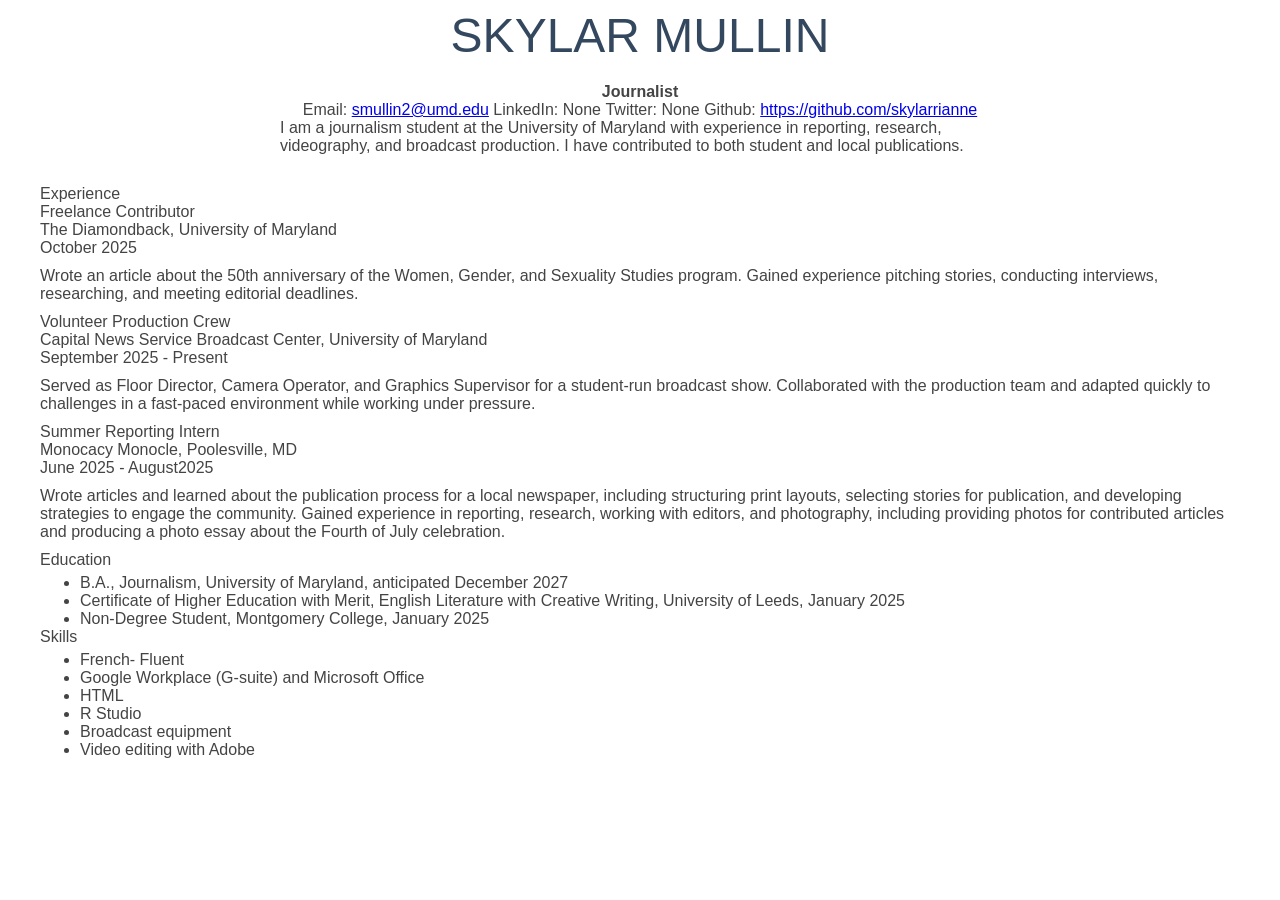
==== index.html @ ce7b744c "push" ====
<!DOCTYPE html> 
<html lang="en">
    <head>
        <title>Skylar Mullin Resume</title>
        <link rel="stylesheet" href="style1.css">
    </head>
    <body>
        <!--I made this myself!-->
        <div id="container">
            <!--Name uses ID instead of an h1 tag-->
        <div id="name">Skylar Mullin</div>
        <div id="title">Journalist</div>
        <!--photo is commented out as requested-->
        <!--<img src="headshot.jpg" width="300">!-->
<!--Contact info-->
<ul class="menu">
    <li>Email: <a href="mailto:smullin2@umd.edu">smullin2@umd.edu</a></li>
    <li>LinkedIn: None</li>
    <li>Twitter: None</li>
    <li>Github: <a href="https://github.com/skylarrianne">https://github.com/skylarrianne</a></li>
</ul>
<p class="top">
    I am a journalism student at the University of Maryland with experience in reporting, research, videography, and broadcast production. I have contributed to both student and local publications.
</p>
<div class="sectionheader">Experience</div>
<div class="jobtitle">Freelance Contributor</div>
<div class="organization">The Diamondback, University of Maryland</div>
<div class="date">October 2025</div>
<p class="description">Wrote an article about the 50th anniversary of the Women, Gender, and Sexuality Studies program. Gained experience pitching stories, conducting interviews, researching, and meeting editorial deadlines.
</p>
<div class="jobtitle">Volunteer Production Crew</div>
<div class="organization">Capital News Service Broadcast Center, University of Maryland</div>
<div class="date">September 2025 - Present</div>
<p class="description">Served as Floor Director, Camera Operator, and Graphics Supervisor for a student-run broadcast show. Collaborated with the production team and adapted quickly to challenges in a fast-paced environment while working under pressure.</p>
<div class="jobtitle">Summer Reporting Intern</div>
<div class="organization">Monocacy Monocle, Poolesville, MD</div>
<div class="date">June 2025 - August2025</div>
<p class="description">Wrote articles and learned about the publication process for a local newspaper, including structuring print layouts, selecting stories for publication, and developing strategies to engage the community. Gained experience in reporting, research, working with editors, and photography, including providing photos for contributed articles and producing a photo essay about the Fourth of July celebration.</p>
<!--Education section-->
<div class="sectionheader">Education</div>
<ul id="degrees">
    <li>
        B.A., Journalism, University of Maryland, anticipated December 2027
    </li>
    <li>
        Certificate of Higher Education with Merit, English Literature with Creative Writing, University of Leeds, January 2025
    </li>
    <li>
        Non-Degree Student, Montgomery College, January 2025
    </li>
</ul>
<div class="sectionheader">Skills</div>
<ul id="do">
    <li>
        French- Fluent
    </li>
    <li>
        Google Workplace (G-suite) and Microsoft Office
    </li>
    <li>
        HTML
    </li>
    <li>
        R Studio
    </li>
    <li>
        Broadcast equipment
    </li>
    <li>
        Video editing with Adobe
    </li>
</ul>
        </div>
</body>
</html>
---- style1.css ----
/*styles for my resume*/
/*This is for the default.*/
body, h1, h2, h3, h4, h5, p, ul, li {
    font-family: "Open Sans", Arial, sans-serif;
    font-size: 1em;
    color: #444;
    font-weight: 400;}

#container{width: 100%; max-width: 1200px; margin: 0 auto; padding-bottom: 50px;}

/*This is for my name*/
#name{font-size:3em; color:#33485e; text-transform: uppercase; text-align: center;
        border-bottom: 1px #33485e; width: 60%; min-width: 300px; margin: 0 auto;}

/*Photo commented out*/

/*title*/
#title {font-weight: 600; text-align: center; margin: 20px 0 0 0;}

/*This is for the sections titles*/
#sectionheader{font-size:1.5em; color: white; background-color: #33485e; text-transform: uppercase; font-weight: 400; margin: 20px 0 10px 0; width:70%; min-width:300px;}

/*This is for the job titles*/
#jobtitle{font-size:1.25em; font-weight:600; }

/*This is for the job organization*/
#organization{font-size: 1.25em; font-weight: 400}

/*This is for the job dates*/
#date{font-size:1em; font-weight: 400; font-style:italic;margin:2px 0 0 0;}

/*The rest of these are just for the text that are a part of the resume*/
.description{font-size: 1em; margin: 10px 0;}

/*for contact list only*/
.menu {margin: 0; padding: 0; text-align: center;}
    
.menu li{display: inline;}

/*education*/
#degrees {margin: 5px 0 0 0;}

/*skills*/
#do {margin: 5px 0 0 0;}

/*Mission Statement*/
.top {width: 60%; min-width: 300px; margin: 0 auto; margin-bottom: 30px;}
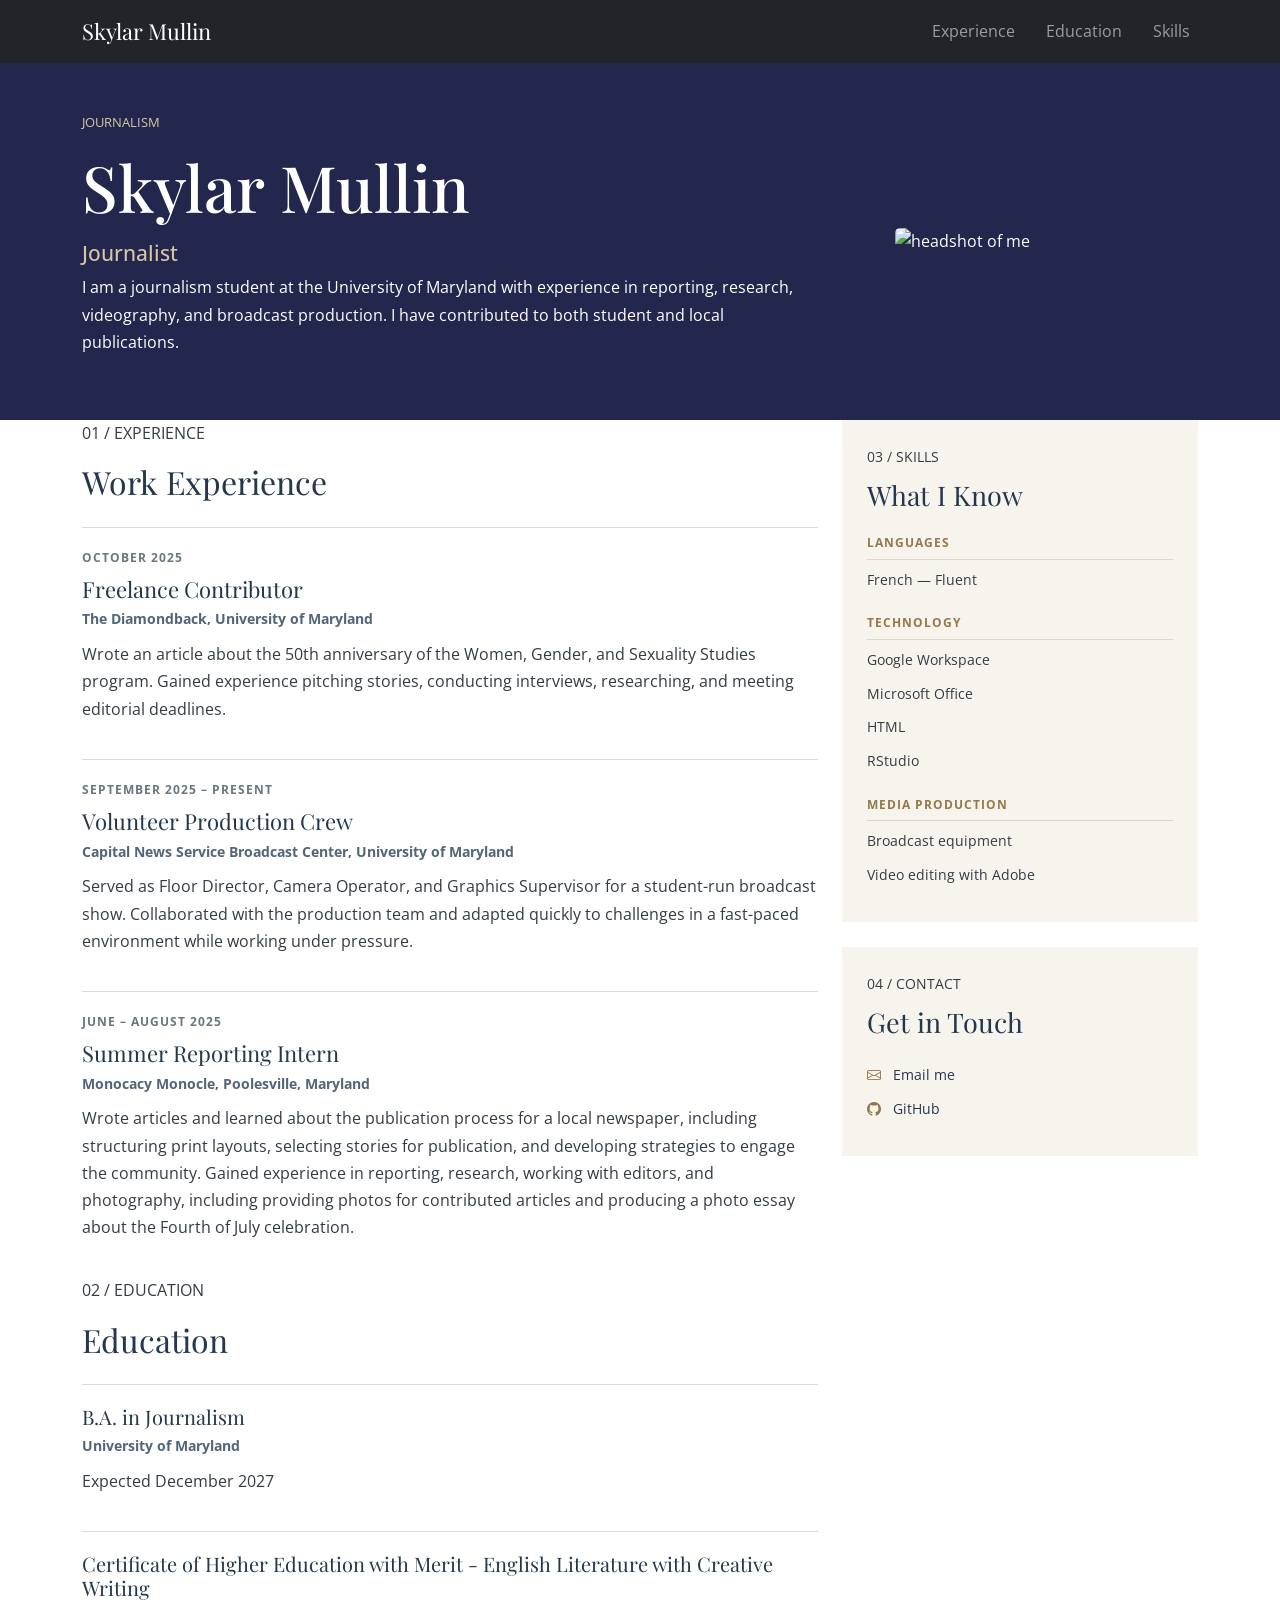
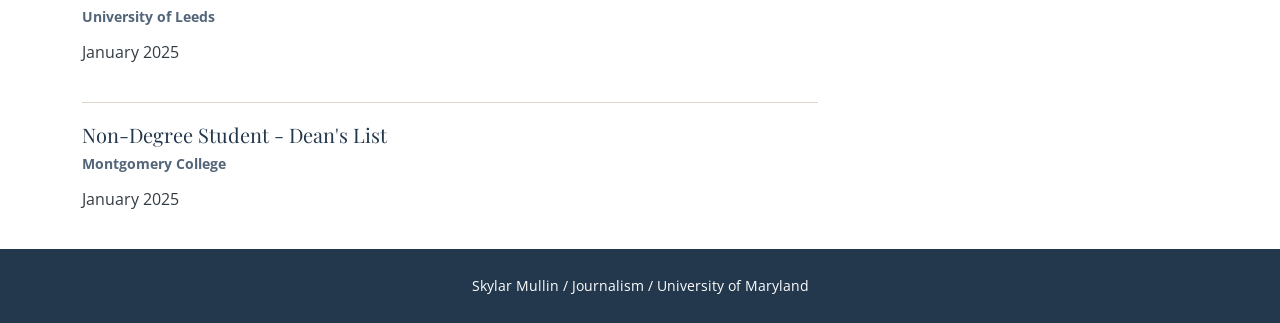
==== commit b8f3841c: "new code" ====
--- a/index.html
+++ b/index.html
@@ -1,75 +1,180 @@
 <!DOCTYPE html> 
 <html lang="en">
     <head>
+        <meta charset="utf-8">
+        <meta name="viewport" content="width=device-width, initial-scale=1">
+
         <title>Skylar Mullin Resume</title>
-        <link rel="stylesheet" href="style1.css">
+        <!--Bootstrap CSS-->
+          <link href="https://cdn.jsdelivr.net/npm/bootstrap@5.3.3/dist/css/bootstrap.min.css"
+        rel="stylesheet">
+           <!-- Bootstrap JavaScript -->
+    <script src="https://cdn.jsdelivr.net/npm/bootstrap@5.3.3/dist/js/bootstrap.bundle.min.js"></script>
+          <!-- Bootstrap Icons -->
+        <link rel="stylesheet"
+        href="https://cdn.jsdelivr.net/npm/bootstrap-icons@1.11.1/font/bootstrap-icons.css">
+        <!--Google Fonts-->
+        <link href="https://fonts.googleapis.com/css2?family=Open+Sans:wght@400;600;700&family=Playfair+Display:wght@400;500;600&display=swap"
+          rel="stylesheet">
+          <!--my css-->
+           <link rel="stylesheet" href="style1.css">
     </head>
     <body>
-        <!--I made this myself!-->
-        <div id="container">
-            <!--Name uses ID instead of an h1 tag-->
-        <div id="name">Skylar Mullin</div>
-        <div id="title">Journalist</div>
-        <!--photo is commented out as requested-->
-        <!--<img src="headshot.jpg" width="300">!-->
-<!--Contact info-->
-<ul class="menu">
-    <li>Email: <a href="mailto:smullin2@umd.edu">smullin2@umd.edu</a></li>
-    <li>LinkedIn: None</li>
-    <li>Twitter: None</li>
-    <li>Github: <a href="https://github.com/skylarrianne">https://github.com/skylarrianne</a></li>
-</ul>
-<p class="top">
-    I am a journalism student at the University of Maryland with experience in reporting, research, videography, and broadcast production. I have contributed to both student and local publications.
-</p>
-<div class="sectionheader">Experience</div>
-<div class="jobtitle">Freelance Contributor</div>
-<div class="organization">The Diamondback, University of Maryland</div>
-<div class="date">October 2025</div>
-<p class="description">Wrote an article about the 50th anniversary of the Women, Gender, and Sexuality Studies program. Gained experience pitching stories, conducting interviews, researching, and meeting editorial deadlines.
-</p>
-<div class="jobtitle">Volunteer Production Crew</div>
-<div class="organization">Capital News Service Broadcast Center, University of Maryland</div>
-<div class="date">September 2025 - Present</div>
-<p class="description">Served as Floor Director, Camera Operator, and Graphics Supervisor for a student-run broadcast show. Collaborated with the production team and adapted quickly to challenges in a fast-paced environment while working under pressure.</p>
-<div class="jobtitle">Summer Reporting Intern</div>
-<div class="organization">Monocacy Monocle, Poolesville, MD</div>
-<div class="date">June 2025 - August2025</div>
-<p class="description">Wrote articles and learned about the publication process for a local newspaper, including structuring print layouts, selecting stories for publication, and developing strategies to engage the community. Gained experience in reporting, research, working with editors, and photography, including providing photos for contributed articles and producing a photo essay about the Fourth of July celebration.</p>
-<!--Education section-->
-<div class="sectionheader">Education</div>
-<ul id="degrees">
-    <li>
-        B.A., Journalism, University of Maryland, anticipated December 2027
-    </li>
-    <li>
-        Certificate of Higher Education with Merit, English Literature with Creative Writing, University of Leeds, January 2025
-    </li>
-    <li>
-        Non-Degree Student, Montgomery College, January 2025
-    </li>
-</ul>
-<div class="sectionheader">Skills</div>
-<ul id="do">
-    <li>
-        French- Fluent
-    </li>
-    <li>
-        Google Workplace (G-suite) and Microsoft Office
-    </li>
-    <li>
-        HTML
-    </li>
-    <li>
-        R Studio
-    </li>
-    <li>
-        Broadcast equipment
-    </li>
-    <li>
-        Video editing with Adobe
-    </li>
-</ul>
+        <!--Navigation bar-->
+        <nav class="navbar navbar-expand-lg bg-dark" data-bs-theme="dark">
+            <div class="container">
+                <a class="navbar-brand" href="#home">Skylar Mullin</a>
+                <div class="navbar-nav ms-auto">
+                    <a class="nav-link" href="#experience">Experience</a>
+                    <a class="nav-link" href="#education">Education</a>
+                    <a class="nav-link" href="#skills">Skills</a>
+                </div>
+            </div>
+            </nav>
+        <!--Page topper-->
+        <div class="topper" id="home">
+            <div class="container py-5">
+                <div class="row align-items-center">
+                    <div class="col-lg-8">
+                        <p class="label">JOURNALISM</p>
+                        <h1>Skylar Mullin</h1>
+                        <h2>Journalist</h2>
+                        <p class="top">
+                            I am a journalism student at the University of Maryland with experience in reporting, research, videography, and broadcast production. I have contributed to both student and local publications.
+                        </p>
+                    </div>
+                    <div class="col-lg-4">
+                        <img src="headshot.jpeg" alt="headshot of me" class="headshot">
+                    </div>
+                </div>
+            </div>
         </div>
+        <!--the actual resume-->
+        <div class="container resume-content">
+            <div class="row">
+                <div class="col-lg-8">
+                    <section id="experience">
+                      <p class="sectionheader">01 / EXPERIENCE</p>
+                    <h2 class="sectiontitle">Work Experience</h2>
+
+                    <div class="jobs">
+                        <p class="date">OCTOBER 2025</p>
+                        <h3>Freelance Contributor</h3>
+                        <p class="organization">
+                            The Diamondback, University of Maryland
+                        </p>
+                        <p>
+                            Wrote an article about the 50th anniversary of
+                            the Women, Gender, and Sexuality Studies program.
+                            Gained experience pitching stories, conducting
+                            interviews, researching, and meeting editorial
+                            deadlines.
+                        </p>
+                    </div>
+
+                    <div class="jobs">
+                        <p class="date">SEPTEMBER 2025 – PRESENT</p>
+                        <h3>Volunteer Production Crew</h3>
+                        <p class="organization">
+                            Capital News Service Broadcast Center,
+                            University of Maryland
+                        </p>
+                        <p>
+                            Served as Floor Director, Camera Operator, and
+                            Graphics Supervisor for a student-run broadcast
+                            show. Collaborated with the production team and
+                            adapted quickly to challenges in a fast-paced
+                            environment while working under pressure.
+                        </p>
+                    </div>
+
+                    <div class="jobs">
+                        <p class="date">JUNE – AUGUST 2025</p>
+                        <h3>Summer Reporting Intern</h3>
+                        <p class="organization">
+                            Monocacy Monocle, Poolesville, Maryland
+                        </p>
+                        <p>
+                            Wrote articles and learned about the publication
+                            process for a local newspaper, including
+                            structuring print layouts, selecting stories
+                            for publication, and developing strategies to
+                            engage the community. Gained experience in
+                            reporting, research, working with editors, and
+                            photography, including providing photos for
+                            contributed articles and producing a photo
+                            essay about the Fourth of July celebration.
+                        </p>
+                    </div>  
+                </section>
+                <section id="education">
+                    <p class="sectionheader">02 / EDUCATION</p>
+                    <h2 class="sectiontitle">Education</h2>
+                    <div class="degree">
+                        <h3>B.A. in Journalism</h3>
+                        <p class="schools">University of Maryland</p>
+                        <p>Expected December 2027</p>
+                    </div>
+
+                    <div class="degree">
+                        <h3>Certificate of Higher Education with Merit - English Literature with Creative Writing</h3>
+                        <p class="schools">
+                            University of Leeds
+                        </p>
+                        <p>January 2025</p>
+                    </div>
+
+                    <div class="degree">
+                        <h3>Non-Degree Student - Dean's List</h3>
+                        <p class="schools">Montgomery College</p>
+                        <p>January 2025</p>
+                    </div>
+                </section>
+
+                </div>
+                <div class="col-lg-4">
+                  <section class="side-section" id="skills">
+                    <p class="sectionheader">03 / SKILLS</p>
+                    <h2 class="sectiontitle">What I Know</h2>
+
+                    <h3 class="skill-heading">LANGUAGES</h3>
+                    <p>French — Fluent</p>
+
+                    <h3 class="skill-heading">TECHNOLOGY</h3>
+                    <p>Google Workspace</p>
+                    <p>Microsoft Office</p>
+                    <p>HTML</p>
+                    <p>RStudio</p>
+
+                    <h3 class="skill-heading">MEDIA PRODUCTION</h3>
+                    <p>Broadcast equipment</p>
+                    <p>Video editing with Adobe</p>
+                </section>
+                <section class="side-section" id="contact">
+                    <p class="sectionheader">04 / CONTACT</p>
+                    <h2 class="sectiontitle">Get in Touch</h2>
+
+                    <p>
+                        <i class="bi bi-envelope"></i>
+                        <a href="mailto:smullin2@umd.edu">
+                            Email me
+                        </a>
+                    </p>
+
+                    <p>
+                        <i class="bi bi-github"></i>
+                        <a href="https://github.com/skylarrianne">
+                            GitHub
+                        </a>
+                    </p>
+                </section>
+                </div>
+            </div>
+        </div>
+        <footer class="resume-footer">
+            <div id="container">
+                <p>Skylar Mullin / Journalism / University of Maryland</p>
+            </div>
+        </footer>
 </body>
 </html>
--- a/style1.css
+++ b/style1.css
@@ -1,47 +1,206 @@
 /*styles for my resume*/
-/*This is for the default.*/
-body, h1, h2, h3, h4, h5, p, ul, li {
+
+body {
     font-family: "Open Sans", Arial, sans-serif;
-    font-size: 1em;
-    color: #444;
-    font-weight: 400;}
-
-#container{width: 100%; max-width: 1200px; margin: 0 auto; padding-bottom: 50px;}
-
-/*This is for my name*/
-#name{font-size:3em; color:#33485e; text-transform: uppercase; text-align: center;
-        border-bottom: 1px #33485e; width: 60%; min-width: 300px; margin: 0 auto;}
-
-/*Photo commented out*/
-
-/*title*/
-#title {font-weight: 600; text-align: center; margin: 20px 0 0 0;}
-
-/*This is for the sections titles*/
-#sectionheader{font-size:1.5em; color: white; background-color: #33485e; text-transform: uppercase; font-weight: 400; margin: 20px 0 10px 0; width:70%; min-width:300px;}
-
-/*This is for the job titles*/
-#jobtitle{font-size:1.25em; font-weight:600; }
-
-/*This is for the job organization*/
-#organization{font-size: 1.25em; font-weight: 400}
-
-/*This is for the job dates*/
-#date{font-size:1em; font-weight: 400; font-style:italic;margin:2px 0 0 0;}
-
-/*The rest of these are just for the text that are a part of the resume*/
-.description{font-size: 1em; margin: 10px 0;}
-
-/*for contact list only*/
-.menu {margin: 0; padding: 0; text-align: center;}
-    
-.menu li{display: inline;}
-
-/*education*/
-#degrees {margin: 5px 0 0 0;}
-
-/*skills*/
-#do {margin: 5px 0 0 0;}
-
-/*Mission Statement*/
-.top {width: 60%; min-width: 300px; margin: 0 auto; margin-bottom: 30px;}+    font-size: 16px;
+    color: #333B43;
+    margin: 0;
+    line-height: 1.7;}
+
+a {
+    color: #23374D;
+    text-decoration: none;
+}
+
+a:hover {
+    color: #967747;
+}
+
+/*page topper*/
+
+.topper {
+    background-color: #23274D;
+    color: white;
+}
+
+.label {
+    color: #D7C6A5;
+    font-size: 013px;
+}
+
+.topper h1{
+    font-family:"Playfair Display", serif;
+    font-size: 64px;
+    font-weight: medium bold;
+    margin: 15px 0;
+}
+
+.topper h2 {
+    color: #D7C6A5;
+    font-size: 21px;
+    font-weight: medium bold;
+}
+
+/* Headshot */
+
+.headshot {
+    width: 100%;
+    max-width: 250px;
+    height: auto;
+    display: block;
+    margin: 0 auto;
+    border-radius: 5px;
+}
+
+/*Navigation bar*/
+
+.navbar {
+    background-color: #23374D;
+}
+
+.navbar-brand {
+    font-family: "Playfair Display", serif;
+    font-size: 22px;
+}
+
+.nav-link {
+    margin-left: 15px;
+    font-size: 16px;
+}
+
+.nav-link:hover {
+    color: #D7C6A5;
+}
+
+
+/*This is for the sections headings*/
+#sectionheader{
+    font-size: 12px; 
+    color: #967747; 
+    font-weight: bold; 
+    margin-bottom: 5px; 
+    letter-spacing: 2px;
+}
+
+.sectiontitle {
+    color:#23374D;
+    font-family: "Playfair Display", serif;
+    font-size: 32px;
+    font-weight: 400;
+    margin-bottom: 25px;
+}
+
+/*work experience*/
+.jobs {
+    border-top: 1px solid #DDD7CC;
+    padding: 20px 0;
+}
+
+.jobs h3 {
+    color: #23374D;
+    font-family: "Playfair Display", serif;
+    font-size: 22px;
+    font-weight: 400;
+    margin-bottom: 5px;
+}
+
+.date {
+    color: #697581;
+    font-size: 12px;
+    font-weight: bold;
+    letter-spacing: 1px;
+    margin-bottom: 8px;
+}
+
+.organization {
+    color: #536579;
+    font-size: 14px;
+    font-weight: bold;
+    margin-bottom: 10px;
+}
+
+/* Education */
+
+.degree {
+    border-top: 1px solid #DDD7CC;
+    padding: 20px 0;
+}
+
+.degree h3 {
+    color: #23374D;
+    font-family: "Playfair Display", serif;
+    font-size: 20px;
+    font-weight: 400;
+    margin-bottom: 5px;
+}
+
+.schools {
+    color: #536579;
+    font-size: 14px;
+    font-weight: bold;
+    margin-bottom: 10px;
+}
+
+/*skills and contact*/
+
+.side-section {
+    background-color: #F7F4ED;
+    padding: 25px;
+    margin-bottom: 25px;
+}
+
+.side-section .sectiontitle {
+    font-size: 27px;
+}
+
+.skill-heading {
+    color: #967747;
+    border-bottom: 1px solid #DDD7CC;
+    font-size: 12px;
+    font-weight: bold;
+    letter-spacing: 1px;
+    margin-top: 25px;
+    padding-bottom: 8px;
+}
+
+.side-section p {
+    font-size: 14px;
+    margin-bottom: 10px;
+}
+
+.side-section i {
+    color: #967747;
+    margin-right: 8px;
+}
+
+
+/* Footer */
+
+.resume-footer {
+    background-color: #23374D;
+    color: white;
+    padding: 25px 0;
+    text-align: center;
+}
+
+.resume-footer p {
+    font-size: 14px;
+    margin: 0;
+}
+
+
+/* Smaller screens bootstrap */
+
+@media only screen and (max-width: 767px) {
+    .topper h1 {
+        font-size: 48px;
+    }
+
+    .resume-content {
+        padding-top: 35px;
+    }
+
+    .side-section {
+        padding: 20px;
+    }
+}
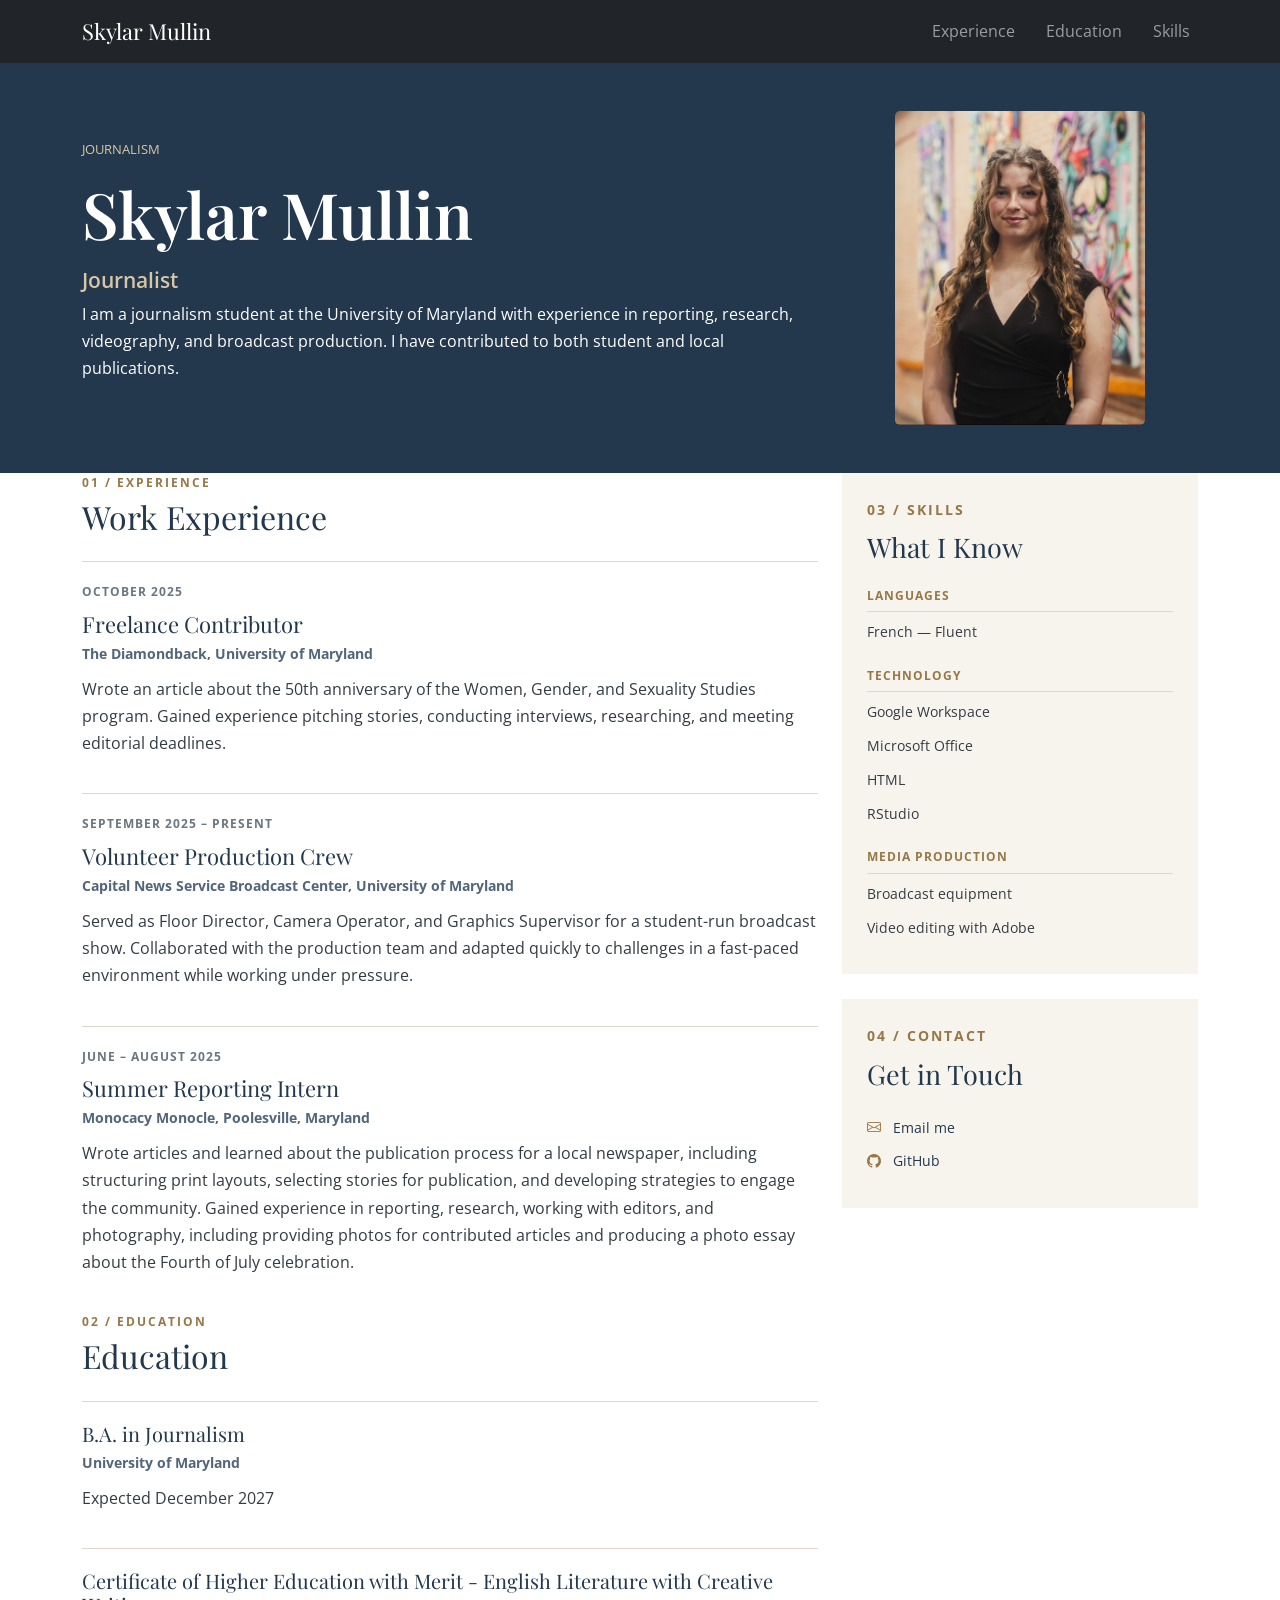
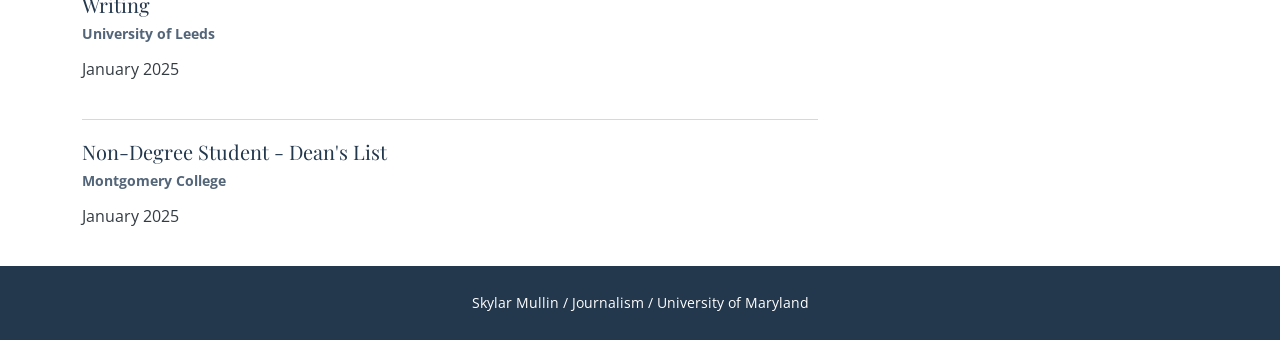
==== commit 35eed4d2: "hope and pray" ====
--- a/index.html
+++ b/index.html
@@ -44,7 +44,7 @@
                         </p>
                     </div>
                     <div class="col-lg-4">
-                        <img src="headshot.jpeg" alt="headshot of me" class="headshot">
+                        <img src="headshot.jpg" alt="headshot of me" class="headshot">
                     </div>
                 </div>
             </div>
--- a/style1.css
+++ b/style1.css
@@ -19,26 +19,26 @@
 /*page topper*/
 
 .topper {
-    background-color: #23274D;
+    background-color: #23374D;
     color: white;
 }
 
 .label {
     color: #D7C6A5;
-    font-size: 013px;
+    font-size: 13px;
 }
 
 .topper h1{
     font-family:"Playfair Display", serif;
     font-size: 64px;
-    font-weight: medium bold;
+    font-weight: 600;
     margin: 15px 0;
 }
 
 .topper h2 {
     color: #D7C6A5;
     font-size: 21px;
-    font-weight: medium bold;
+    font-weight: 600;
 }
 
 /* Headshot */
@@ -74,7 +74,7 @@
 
 
 /*This is for the sections headings*/
-#sectionheader{
+.sectionheader{
     font-size: 12px; 
     color: #967747; 
     font-weight: bold; 
